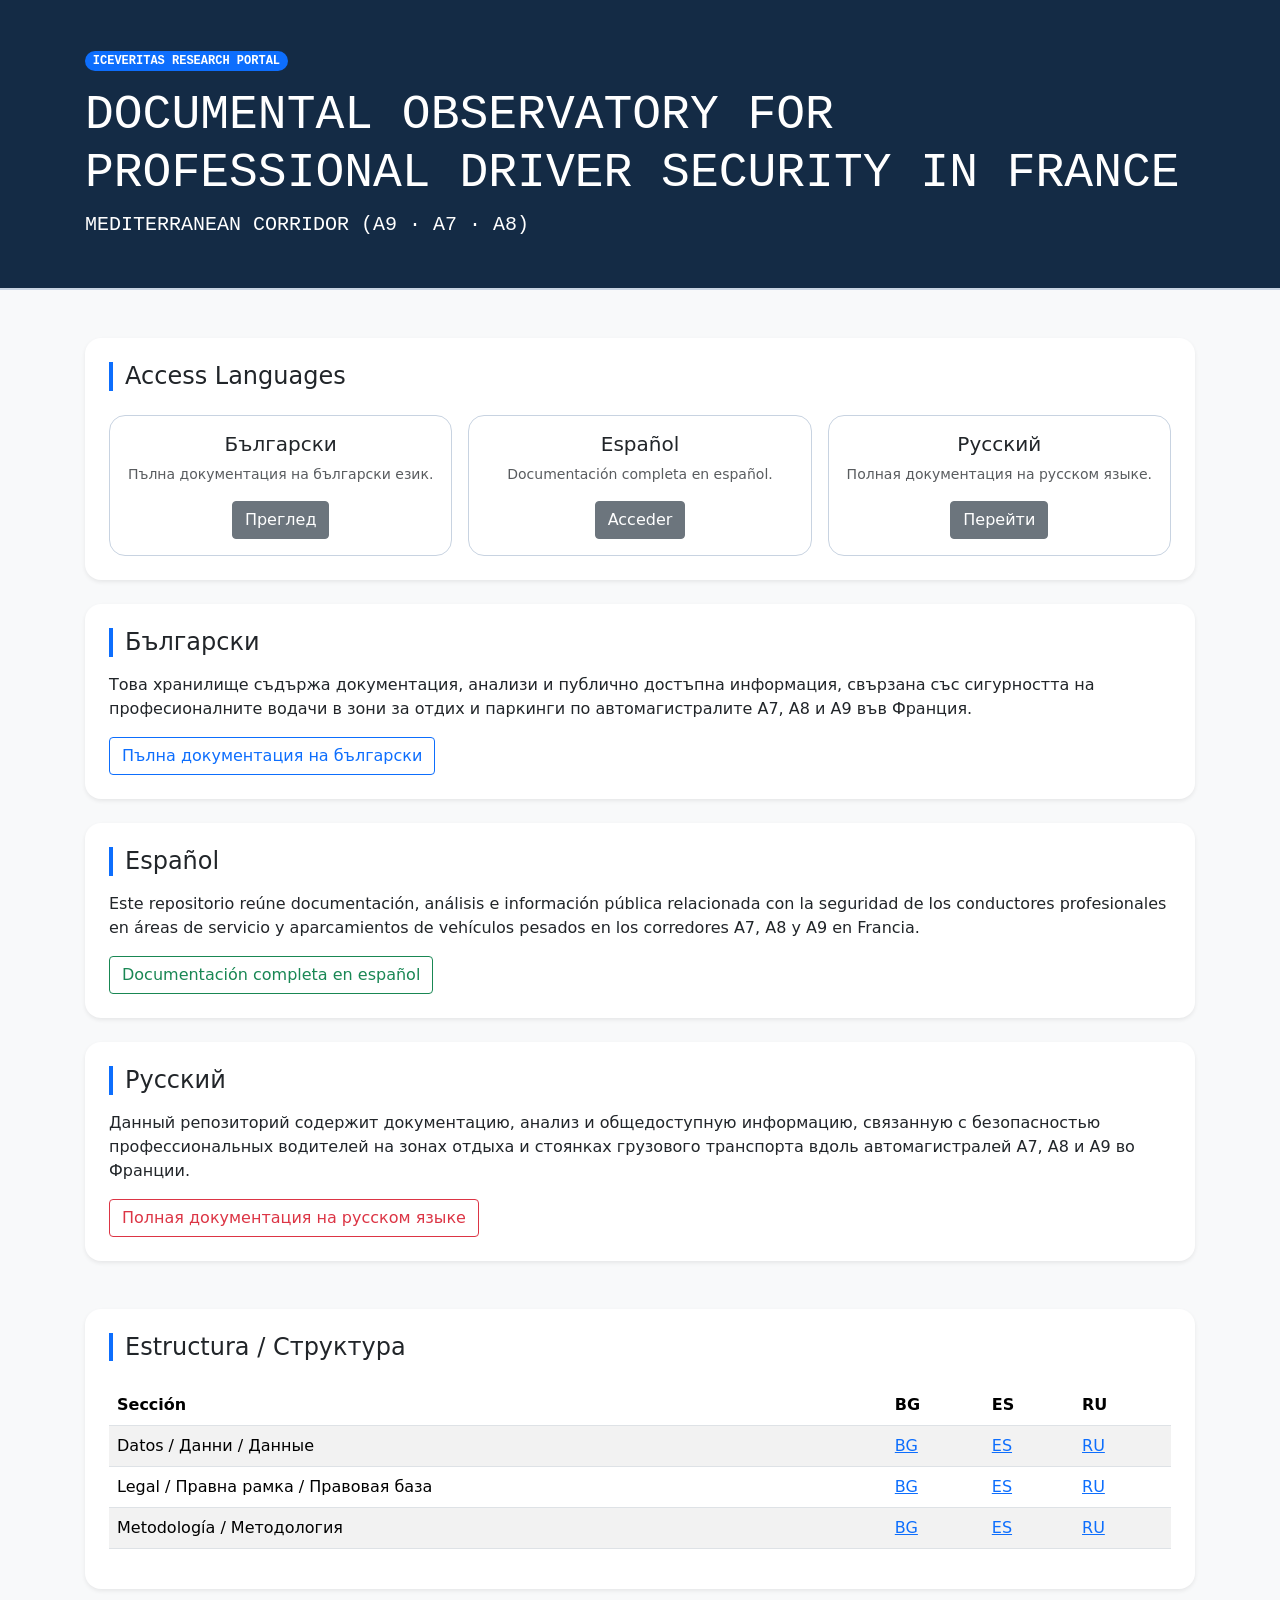
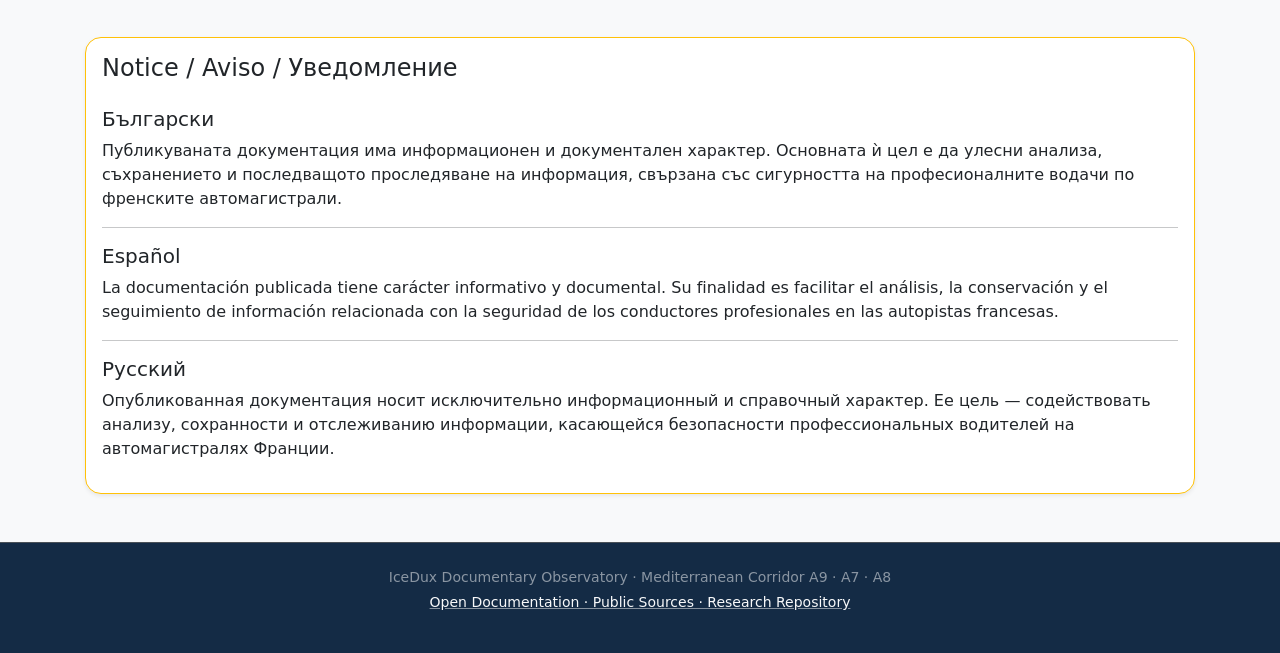
==== index.html @ 0af31466 "Update index.html" ====
<!DOCTYPE html>
<html lang="es">
    <head>
        <meta charset="utf-8">
        <meta name="viewport" content="width=device-width, initial-scale=1">
        <title>
            Observatorio de Seguridad de Conductores Profesionales | Corredor Mediterráneo A9 · A7 · A8
</title>
        <link href="bootstrap/css/bootstrap.css" rel="stylesheet">
        <style>body { background: #f8f9fa; font-family: system-ui,-apple-system,"Segoe UI",Roboto,sans-serif; } .hero-header { background: #142b45; color: #fff; } .language-card { transition: .2s; } .language-card:hover { transform: translateY(-3px); } .section-title { border-left: 4px solid #0d6efd; padding-left: .75rem; } footer { border-top: 1px solid #495057; }</style>
    </head>
    <body>
        <header class="hero-header py-5 mb-5 border-bottom border-primary border-4">
            <div class="container font-monospace text-uppercase">
                <span class="badge bg-primary font-monospace mb-3 text-uppercase">IceVeritas Research Portal</span>
                <h1 class="display-5 font-monospace text-uppercase">
            Documental Observatory for Professional Driver Security in France </h1>
                <p class="lead mb-0">
            Mediterranean Corridor (A9 · A7 · A8) </p>
            </div>
        </header>
        <main class="container mb-5">
            <!-- INTRODUCCIÓN -->
            <div class="card shadow-sm border-0 mb-4">
                <div class="card-body p-4">
                    <h2 class="h4 section-title mb-4">
                Access Languages </h2>
                    <div class="row g-3">
                        <div class="col-md-4">
                            <div class="card language-card h-100 border-primary">
                                <div class="card-body text-center">
                                    <h3 class="h5">
                                Български </h3>
                                    <p class="small text-muted">
                                Пълна документация на български език. </p>
                                    <a href="/BG/" class="btn btn-secondary"> 
                                Преглед </a>
                                </div>
                            </div>
                        </div>
                        <div class="col-md-4">
                            <div class="card language-card h-100 border-primary">
                                <div class="card-body text-center">
                                    <h3 class="h5">
                                Español </h3>
                                    <p class="small text-muted">
                                Documentación completa en español. </p>
                                    <a href="/ES/" class="btn btn-secondary"> 
                                Acceder </a>
                                </div>
                            </div>
                        </div>
                        <div class="col-md-4">
                            <div class="card language-card h-100 border-primary">
                                <div class="card-body text-center">
                                    <h3 class="h5">
                                Русский </h3>
                                    <p class="small text-muted">
                                Полная документация на русском языке. </p>
                                    <a href="/RU/" class="btn btn-secondary"> 
                                Перейти </a>
                                </div>
                            </div>
                        </div>
                    </div>
                </div>
            </div>
            <!-- BG -->
            <div class="card shadow-sm border-0 mb-4">
                <div class="card-body p-4">
                    <h2 class="h4 section-title mb-3">
                Български </h2>
                    <p>
                Това хранилище съдържа документация, анализи и публично достъпна
                информация, свързана със сигурността на професионалните водачи
                в зони за отдих и паркинги по автомагистралите A7, A8 и A9
                във Франция. </p>
                    <a href="/BG/" class="btn btn-outline-primary"> 
                Пълна документация на български </a>
                </div>
            </div>
            <!-- ES -->
            <div class="card shadow-sm border-0 mb-4">
                <div class="card-body p-4">
                    <h2 class="h4 section-title mb-3">
                Español </h2>
                    <p>
                Este repositorio reúne documentación, análisis e información
                pública relacionada con la seguridad de los conductores
                profesionales en áreas de servicio y aparcamientos de vehículos
                pesados en los corredores A7, A8 y A9 en Francia. </p>
                    <a href="/ES/" class="btn btn-outline-success"> 
                Documentación completa en español </a>
                </div>
            </div>
            <!-- RU -->
            <div class="card shadow-sm border-0 mb-5">
                <div class="card-body p-4">
                    <h2 class="h4 section-title mb-3">
                Русский </h2>
                    <p>
                Данный репозиторий содержит документацию, анализ и
                общедоступную информацию, связанную с безопасностью
                профессиональных водителей на зонах отдыха и стоянках
                грузового транспорта вдоль автомагистралей A7, A8 и A9
                во Франции. </p>
                    <a href="/RU/" class="btn btn-outline-danger"> 
                Полная документация на русском языке </a>
                </div>
            </div>
            <!-- ESTRUCTURA -->
            <div class="card shadow-sm border-0 mb-5">
                <div class="card-body p-4">
                    <h2 class="h4 section-title mb-4">
                Estructura / Структура </h2>
                    <div class="table-responsive">
                        <table class="table table-striped align-middle">
                            <thead>
                                <tr>
                                    <th>Sección</th>
                                    <th>BG</th>
                                    <th>ES</th>
                                    <th>RU</th>
                                </tr>
                            </thead>
                            <tbody>
                                <tr>
                                    <td>Datos / Данни / Данные</td>
                                    <td><a href="/BG/Danni/">BG</a></td>
                                    <td><a href="/ES/Datos/">ES</a></td>
                                    <td><a href="/RU/Dannye/">RU</a></td>
                                </tr>
                                <tr>
                                    <td>Legal / Правна рамка / Правовая база</td>
                                    <td><a href="/BG/Pravo/">BG</a></td>
                                    <td><a href="/ES/Legal/">ES</a></td>
                                    <td><a href="/RU/Pravo/">RU</a></td>
                                </tr>
                                <tr>
                                    <td>Metodología / Методология</td>
                                    <td><a href="/BG/Metodologia/">BG</a></td>
                                    <td><a href="/ES/Metodologia/">ES</a></td>
                                    <td><a href="/RU/Metodologia/">RU</a></td>
                                </tr>
                            </tbody>
                        </table>
                    </div>
                </div>
            </div>
            <!-- AVISOS -->
            <div class="card shadow-sm border-warning mb-4">
                <div class="card-body">
                    <h2 class="h4 mb-4">
                Notice / Aviso / Уведомление </h2>
                    <h5>Български</h5>
                    <p>
                Публикуваната документация има информационен и документален
                характер. Основната ѝ цел е да улесни анализа, съхранението
                и последващото проследяване на информация, свързана със
                сигурността на професионалните водачи по френските
                автомагистрали. </p>
                    <hr>
                    <h5>Español</h5>
                    <p>
                La documentación publicada tiene carácter informativo y
                documental. Su finalidad es facilitar el análisis,
                la conservación y el seguimiento de información relacionada con
                la seguridad de los conductores profesionales en las
                autopistas francesas. </p>
                    <hr>
                    <h5>Русский</h5>
                    <p>
                Опубликованная документация носит исключительно
                информационный и справочный характер. Ее цель —
                содействовать анализу, сохранности и отслеживанию информации,
                касающейся безопасности профессиональных водителей на
                автомагистралях Франции. </p>
                </div>
            </div>
        </main>
        <footer class="bg-dark text-white-50 py-4">
            <div class="container text-center small">
                <p class="mb-1">
            IceDux Documentary Observatory · Mediterranean Corridor A9 · A7 · A8 </p>
                <p> <a href="https://github.com/IceVeritas/IceVeritas-Data-TIR-FR/" target="_blank" rel="noopener noreferrer" aria-label="IceVeritas Data Repository" class="link-light link-opacity-50-hover link-underline-opacity-50">
   Open Documentation · Public Sources · Research Repository</a></p>
            </div>
        </footer>
    </body>
</html>
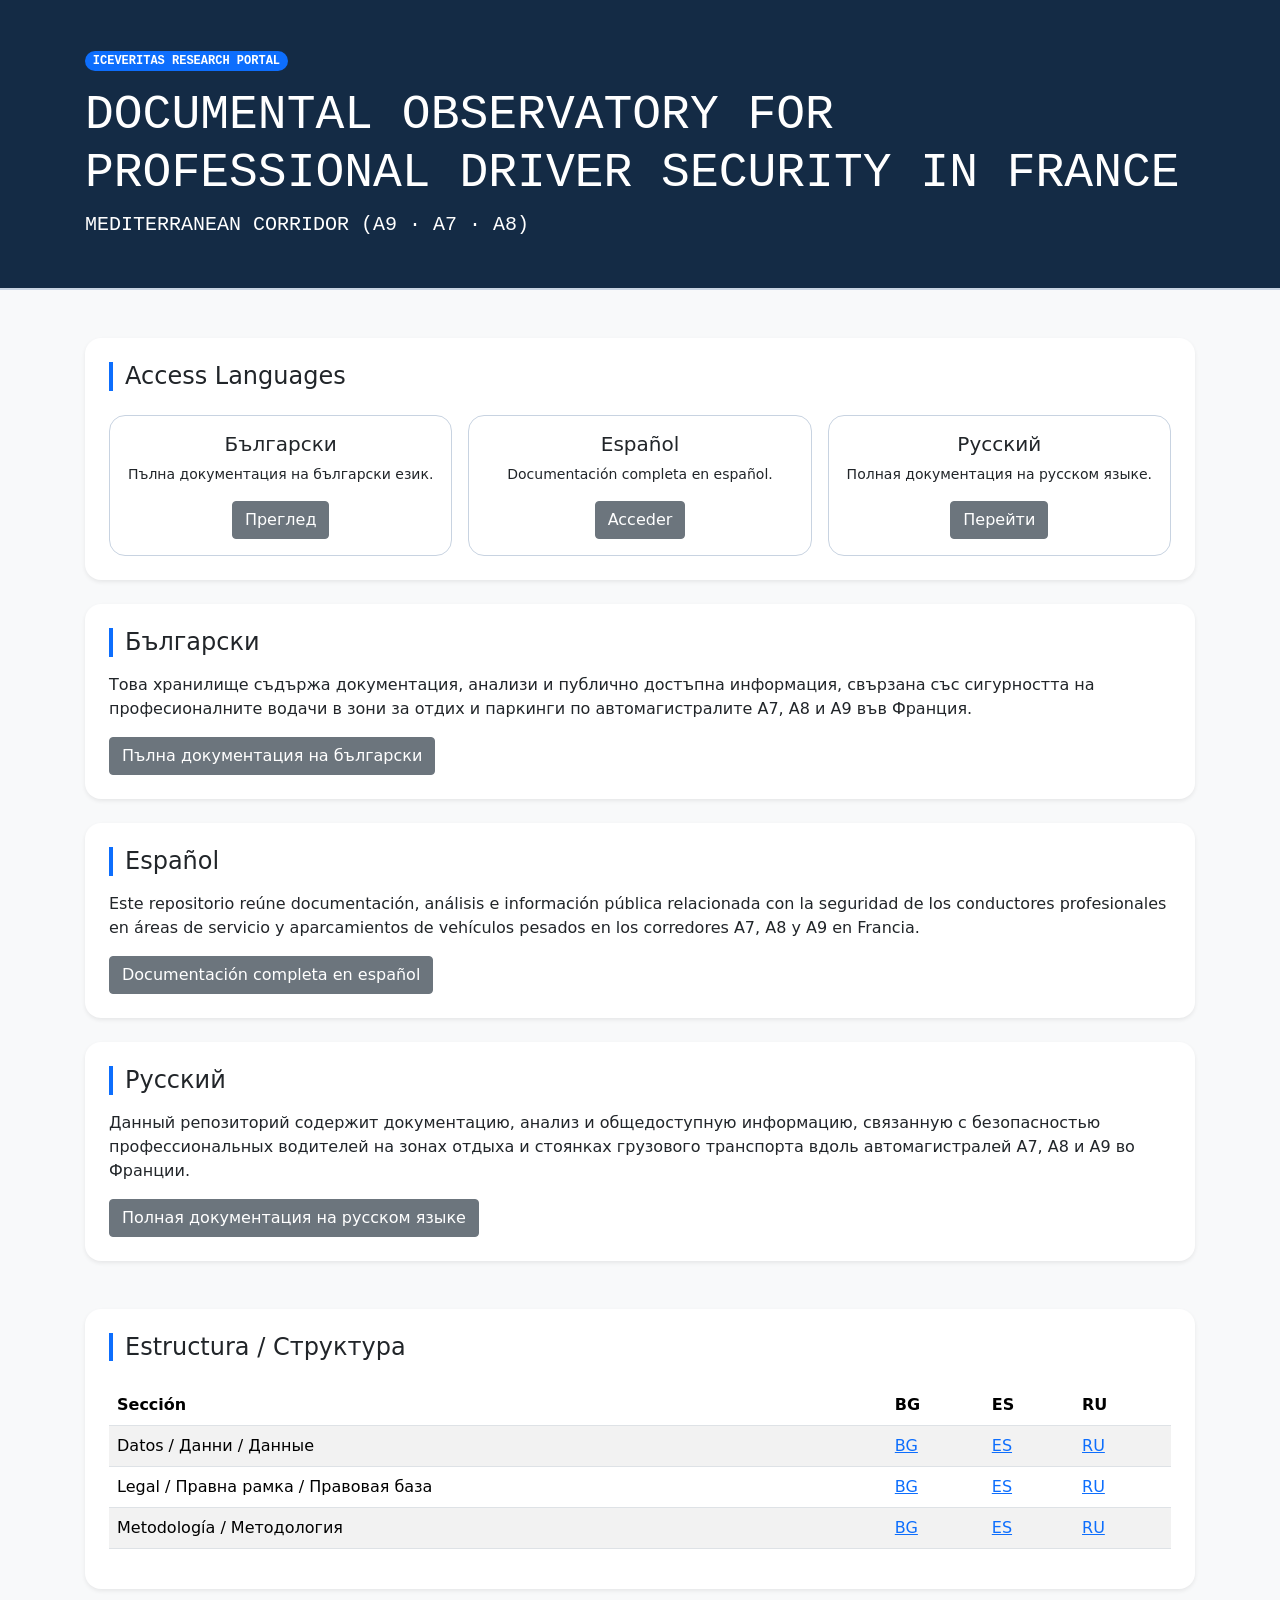
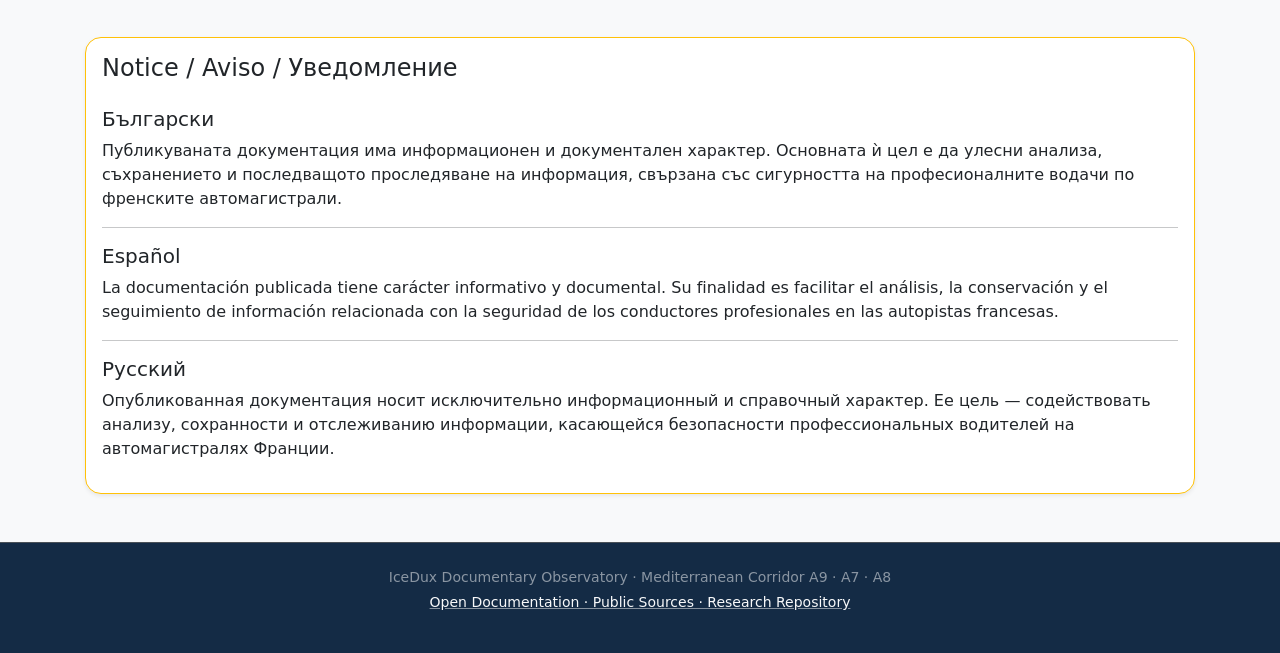
==== commit 93f42ab4: "Update index.html" ====
--- a/index.html
+++ b/index.html
@@ -31,7 +31,7 @@
                                 <div class="card-body text-center">
                                     <h3 class="h5">
                                 Български </h3>
-                                    <p class="small text-muted">
+                                    <p class="small text-dark">
                                 Пълна документация на български език. </p>
                                     <a href="/BG/" class="btn btn-secondary"> 
                                 Преглед </a>
@@ -43,7 +43,7 @@
                                 <div class="card-body text-center">
                                     <h3 class="h5">
                                 Español </h3>
-                                    <p class="small text-muted">
+                                    <p class="small text-dark">
                                 Documentación completa en español. </p>
                                     <a href="/ES/" class="btn btn-secondary"> 
                                 Acceder </a>
@@ -55,7 +55,7 @@
                                 <div class="card-body text-center">
                                     <h3 class="h5">
                                 Русский </h3>
-                                    <p class="small text-muted">
+                                    <p class="small text-dark">
                                 Полная документация на русском языке. </p>
                                     <a href="/RU/" class="btn btn-secondary"> 
                                 Перейти </a>
@@ -75,7 +75,7 @@
                 информация, свързана със сигурността на професионалните водачи
                 в зони за отдих и паркинги по автомагистралите A7, A8 и A9
                 във Франция. </p>
-                    <a href="/BG/" class="btn btn-outline-primary"> 
+                    <a href="/BG/" class="btn btn-secondary text-white"> 
                 Пълна документация на български </a>
                 </div>
             </div>
@@ -89,7 +89,7 @@
                 pública relacionada con la seguridad de los conductores
                 profesionales en áreas de servicio y aparcamientos de vehículos
                 pesados en los corredores A7, A8 y A9 en Francia. </p>
-                    <a href="/ES/" class="btn btn-outline-success"> 
+                    <a href="/ES/" class="btn btn-secondary text-white"> 
                 Documentación completa en español </a>
                 </div>
             </div>
@@ -104,7 +104,7 @@
                 профессиональных водителей на зонах отдыха и стоянках
                 грузового транспорта вдоль автомагистралей A7, A8 и A9
                 во Франции. </p>
-                    <a href="/RU/" class="btn btn-outline-danger"> 
+                    <a href="/RU/" class="btn btn-secondary text-white"> 
                 Полная документация на русском языке </a>
                 </div>
             </div>
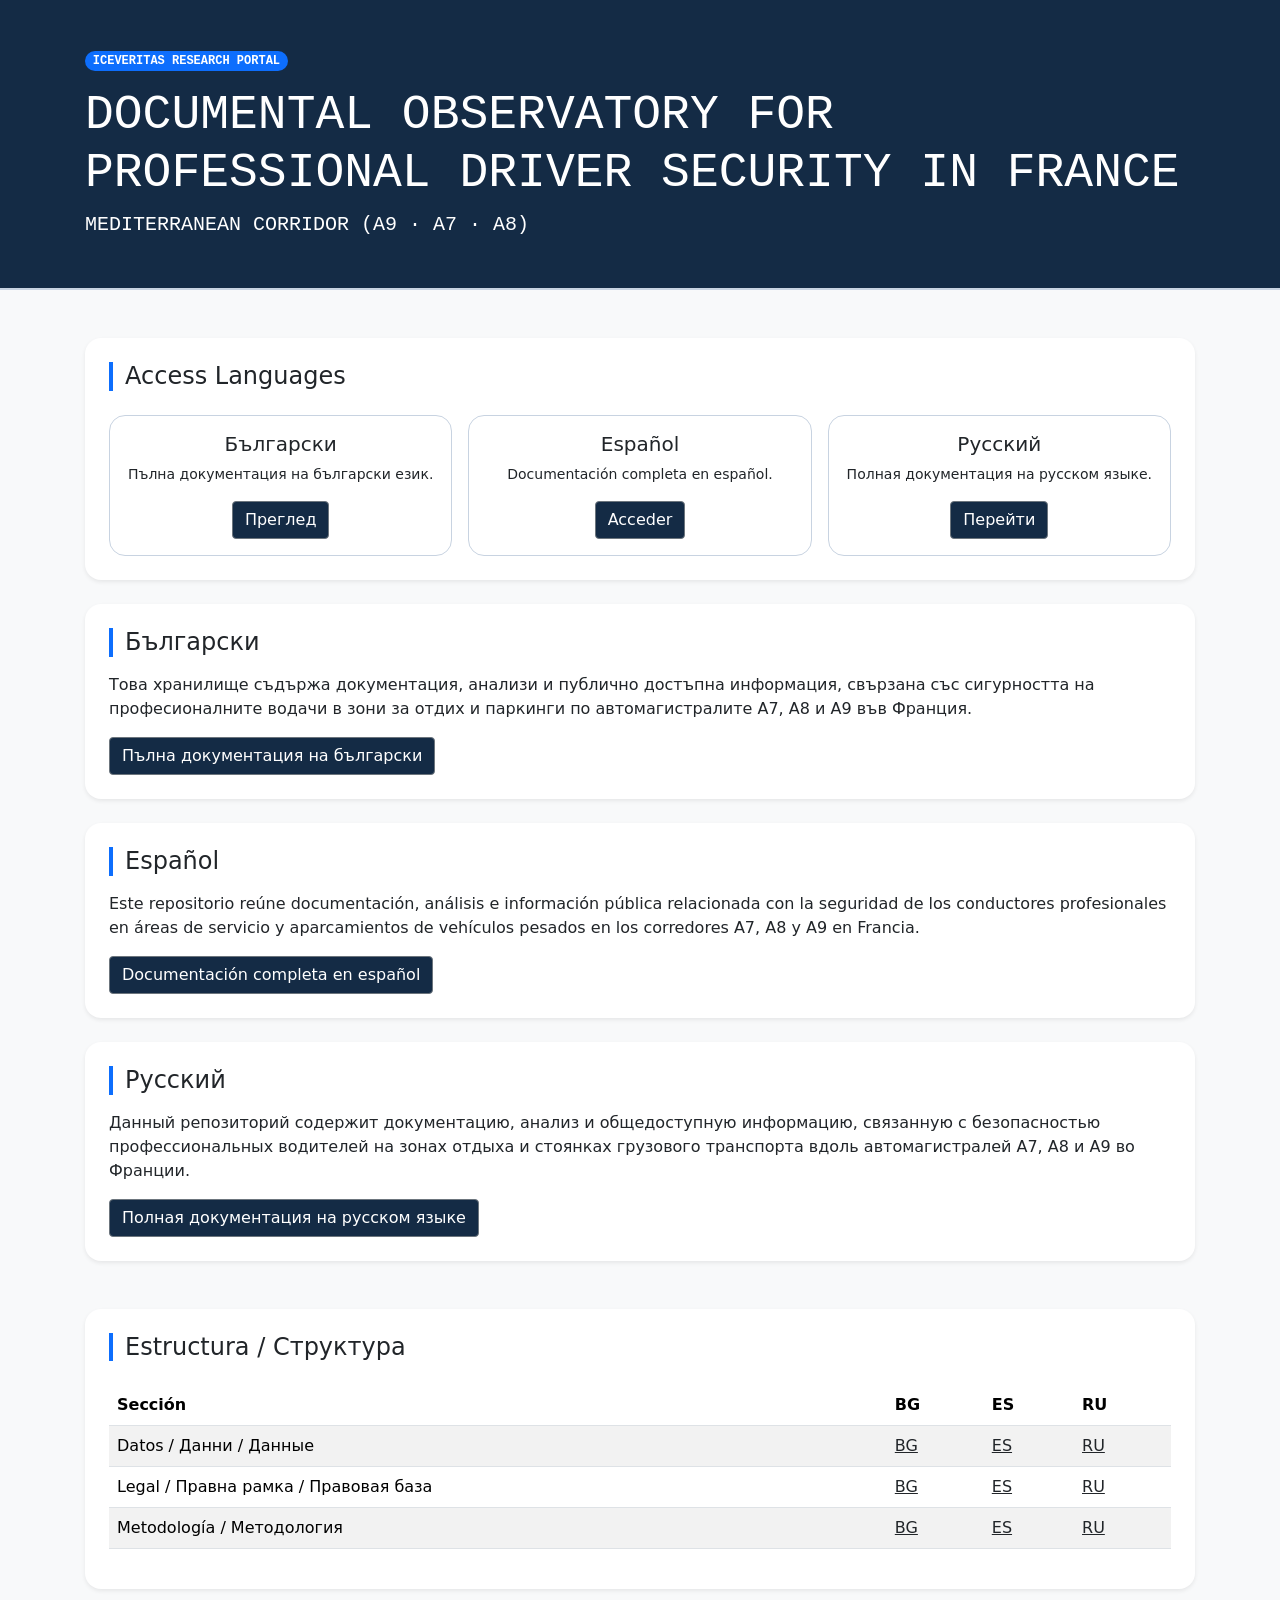
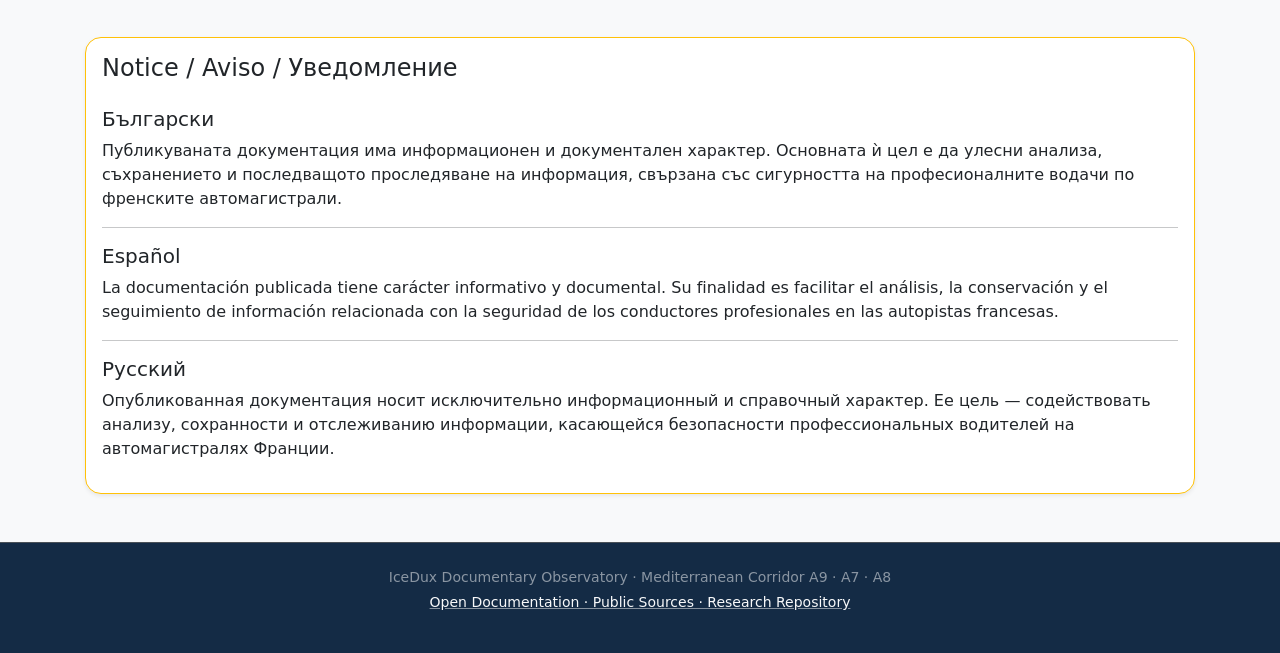
==== commit f97d99df: "Update index.html" ====
--- a/index.html
+++ b/index.html
@@ -126,21 +126,21 @@
                             <tbody>
                                 <tr>
                                     <td>Datos / Данни / Данные</td>
-                                    <td><a href="/BG/Danni/">BG</a></td>
-                                    <td><a href="/ES/Datos/">ES</a></td>
-                                    <td><a href="/RU/Dannye/">RU</a></td>
+                                    <td><a href="/BG/Danni/" class="link-dark">BG</a></td>
+                                    <td><a href="/ES/Datos/" class="link-dark">ES</a></td>
+                                    <td><a href="/RU/Dannye/" class="link-dark">RU</a></td>
                                 </tr>
                                 <tr>
                                     <td>Legal / Правна рамка / Правовая база</td>
-                                    <td><a href="/BG/Pravo/">BG</a></td>
-                                    <td><a href="/ES/Legal/">ES</a></td>
-                                    <td><a href="/RU/Pravo/">RU</a></td>
+                                    <td><a href="/BG/Pravo/" class="link-dark">BG</a></td>
+                                    <td><a href="/ES/Legal/" class="link-dark">ES</a></td>
+                                    <td><a href="/RU/Pravo/" class="link-dark">RU</a></td>
                                 </tr>
                                 <tr>
                                     <td>Metodología / Методология</td>
-                                    <td><a href="/BG/Metodologia/">BG</a></td>
-                                    <td><a href="/ES/Metodologia/">ES</a></td>
-                                    <td><a href="/RU/Metodologia/">RU</a></td>
+                                    <td><a href="/BG/Metodologia/" class="link-dark">BG</a></td>
+                                    <td><a href="/ES/Metodologia/" class="link-dark">ES</a></td>
+                                    <td><a href="/RU/Metodologia/" class="link-dark">RU</a></td>
                                 </tr>
                             </tbody>
                         </table>
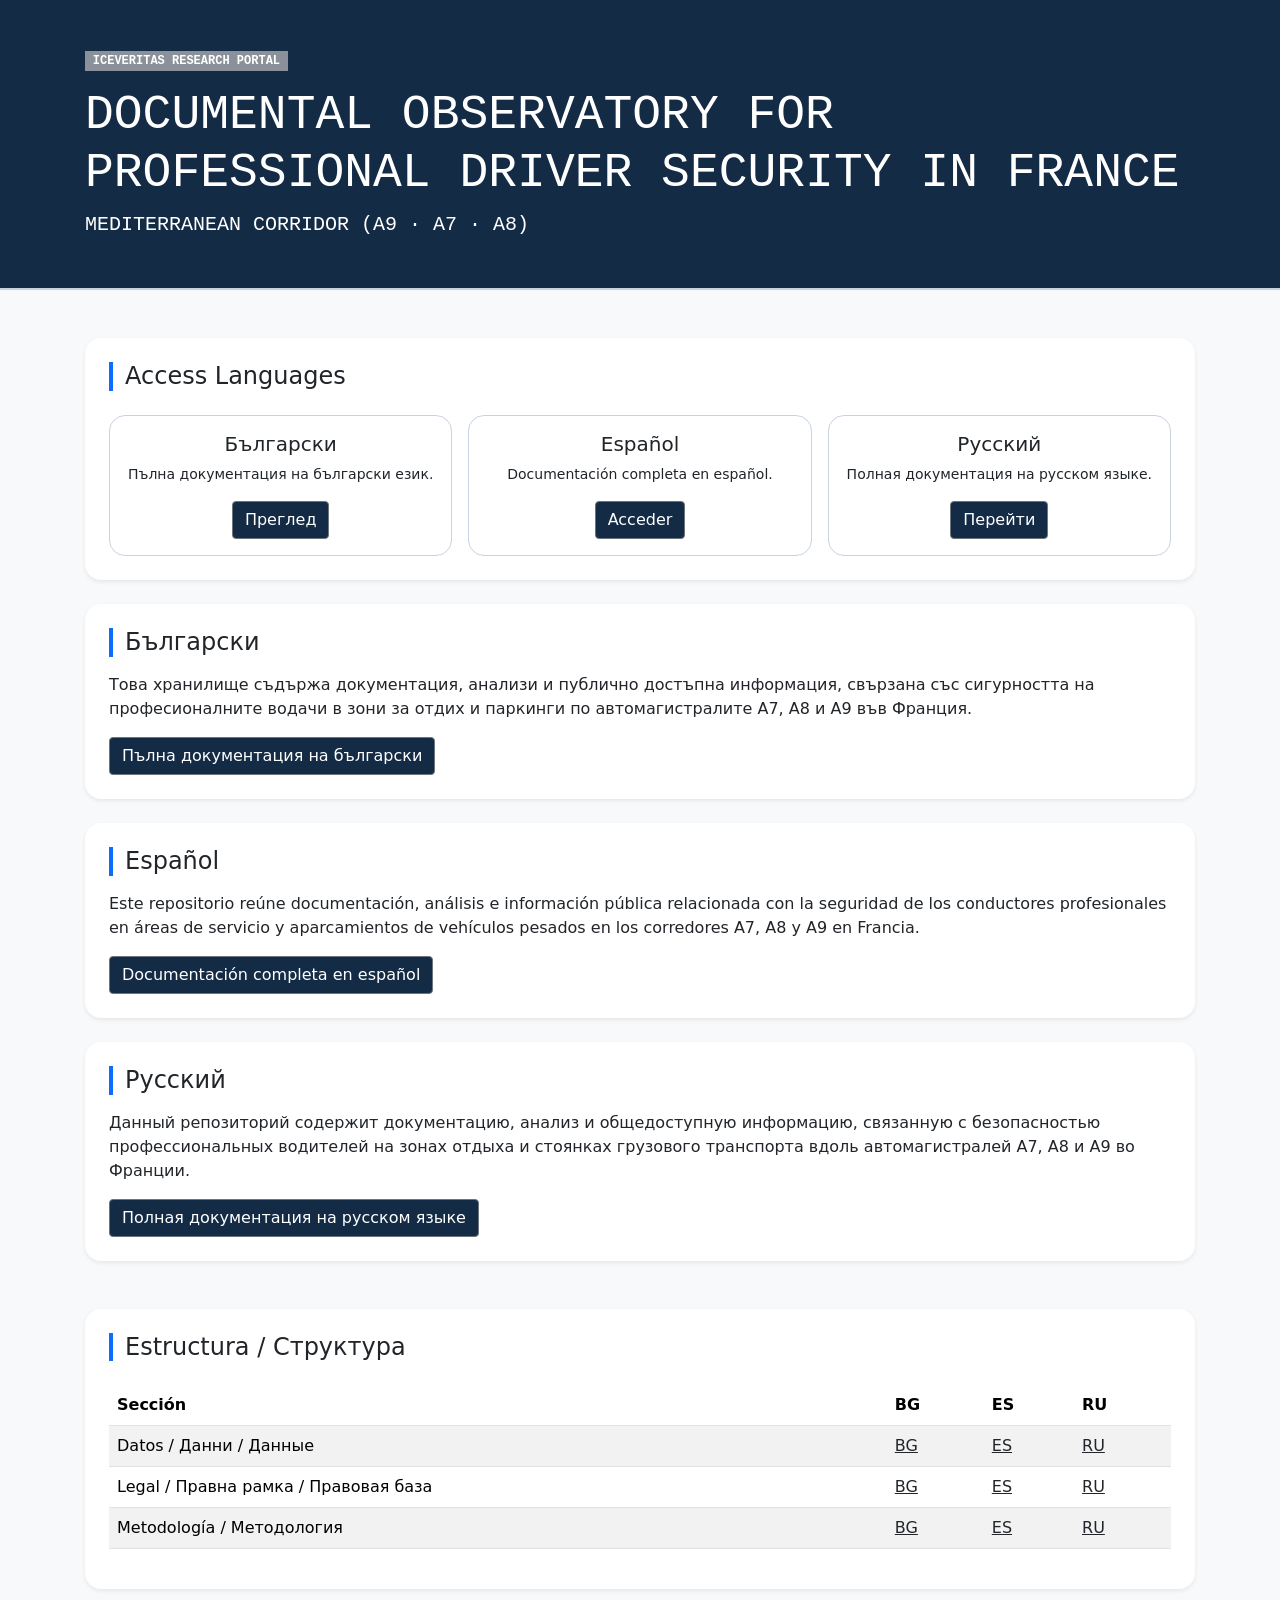
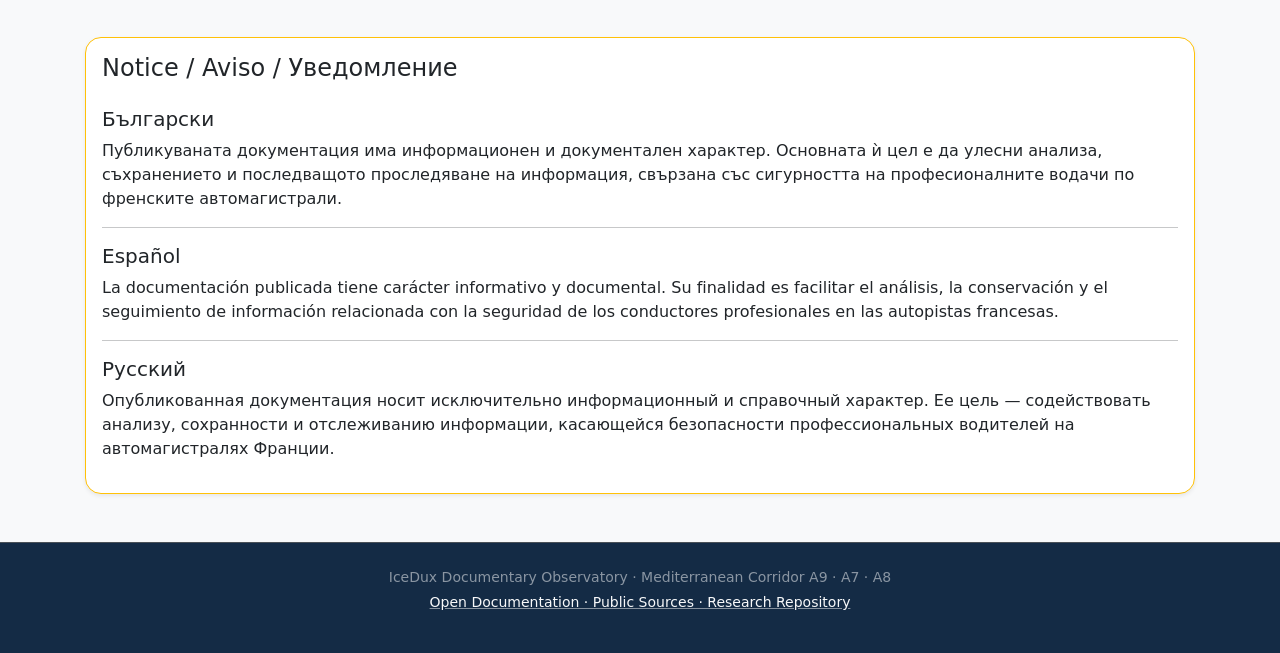
==== commit 68e63933: "Diseño modificacion" ====
--- a/index.html
+++ b/index.html
@@ -12,7 +12,7 @@
     <body>
         <header class="hero-header py-5 mb-5 border-bottom border-primary border-4">
             <div class="container font-monospace text-uppercase">
-                <span class="badge bg-primary font-monospace mb-3 text-uppercase">IceVeritas Research Portal</span>
+                <span class="badge bg-primary font-monospace mb-3 rounded-0 text-uppercase">IceVeritas Research Portal</span>
                 <h1 class="display-5 font-monospace text-uppercase">
             Documental Observatory for Professional Driver Security in France </h1>
                 <p class="lead mb-0">
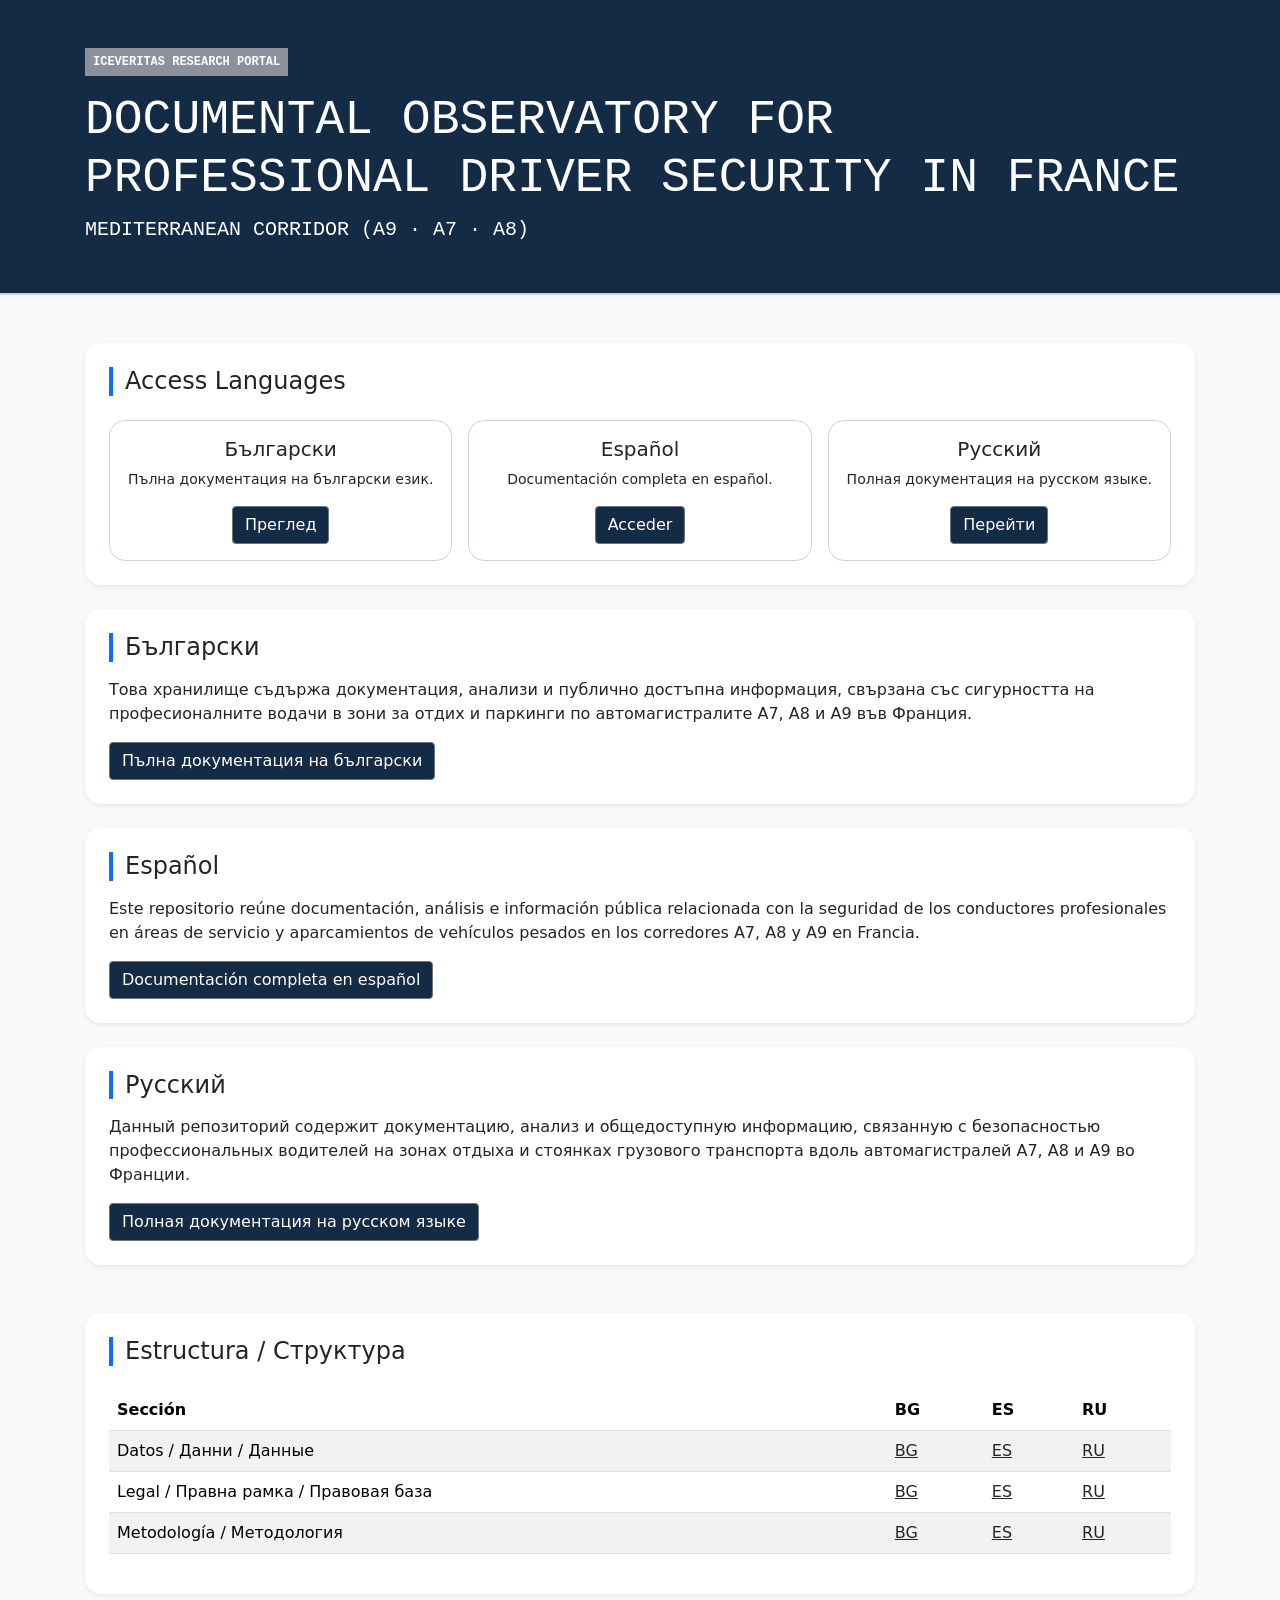
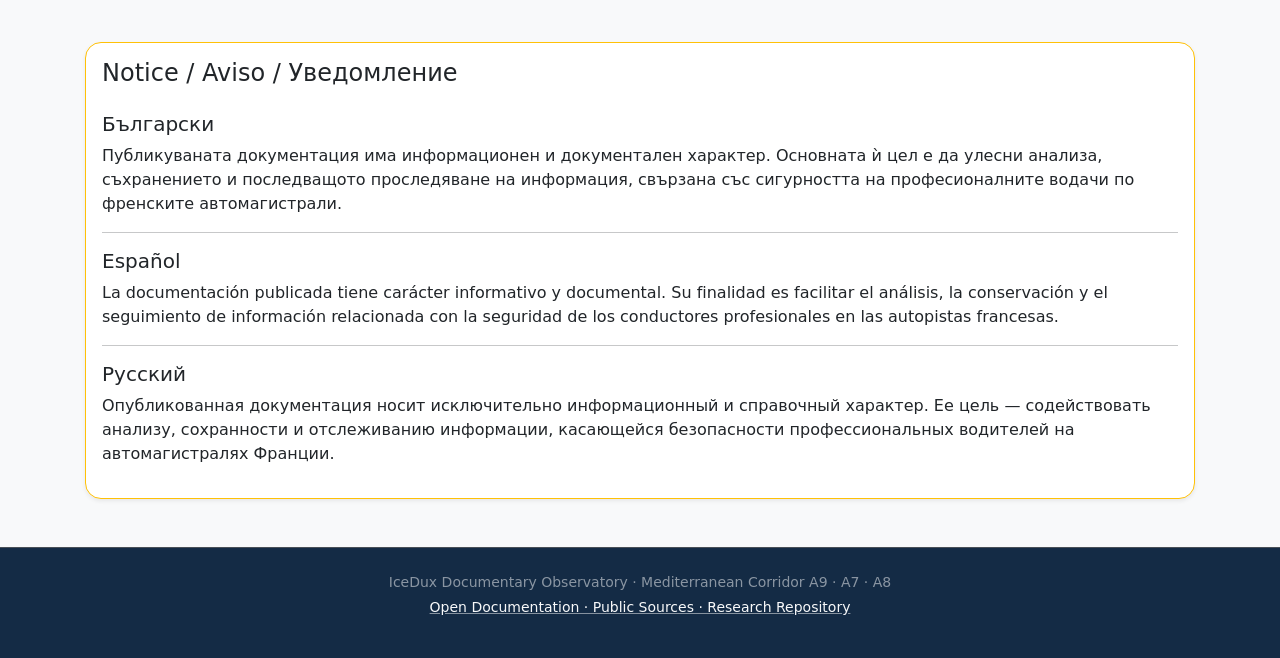
==== commit 528a6012: "Update index.html" ====
--- a/index.html
+++ b/index.html
@@ -12,7 +12,7 @@
     <body>
         <header class="hero-header py-5 mb-5 border-bottom border-primary border-4">
             <div class="container font-monospace text-uppercase">
-                <span class="badge bg-primary font-monospace mb-3 rounded-0 text-uppercase">IceVeritas Research Portal</span>
+                <span class="badge bg-primary mb-3 px-2 py-2 rounded-0 text-uppercase">IceVeritas Research Portal</span>
                 <h1 class="display-5 font-monospace text-uppercase">
             Documental Observatory for Professional Driver Security in France </h1>
                 <p class="lead mb-0">
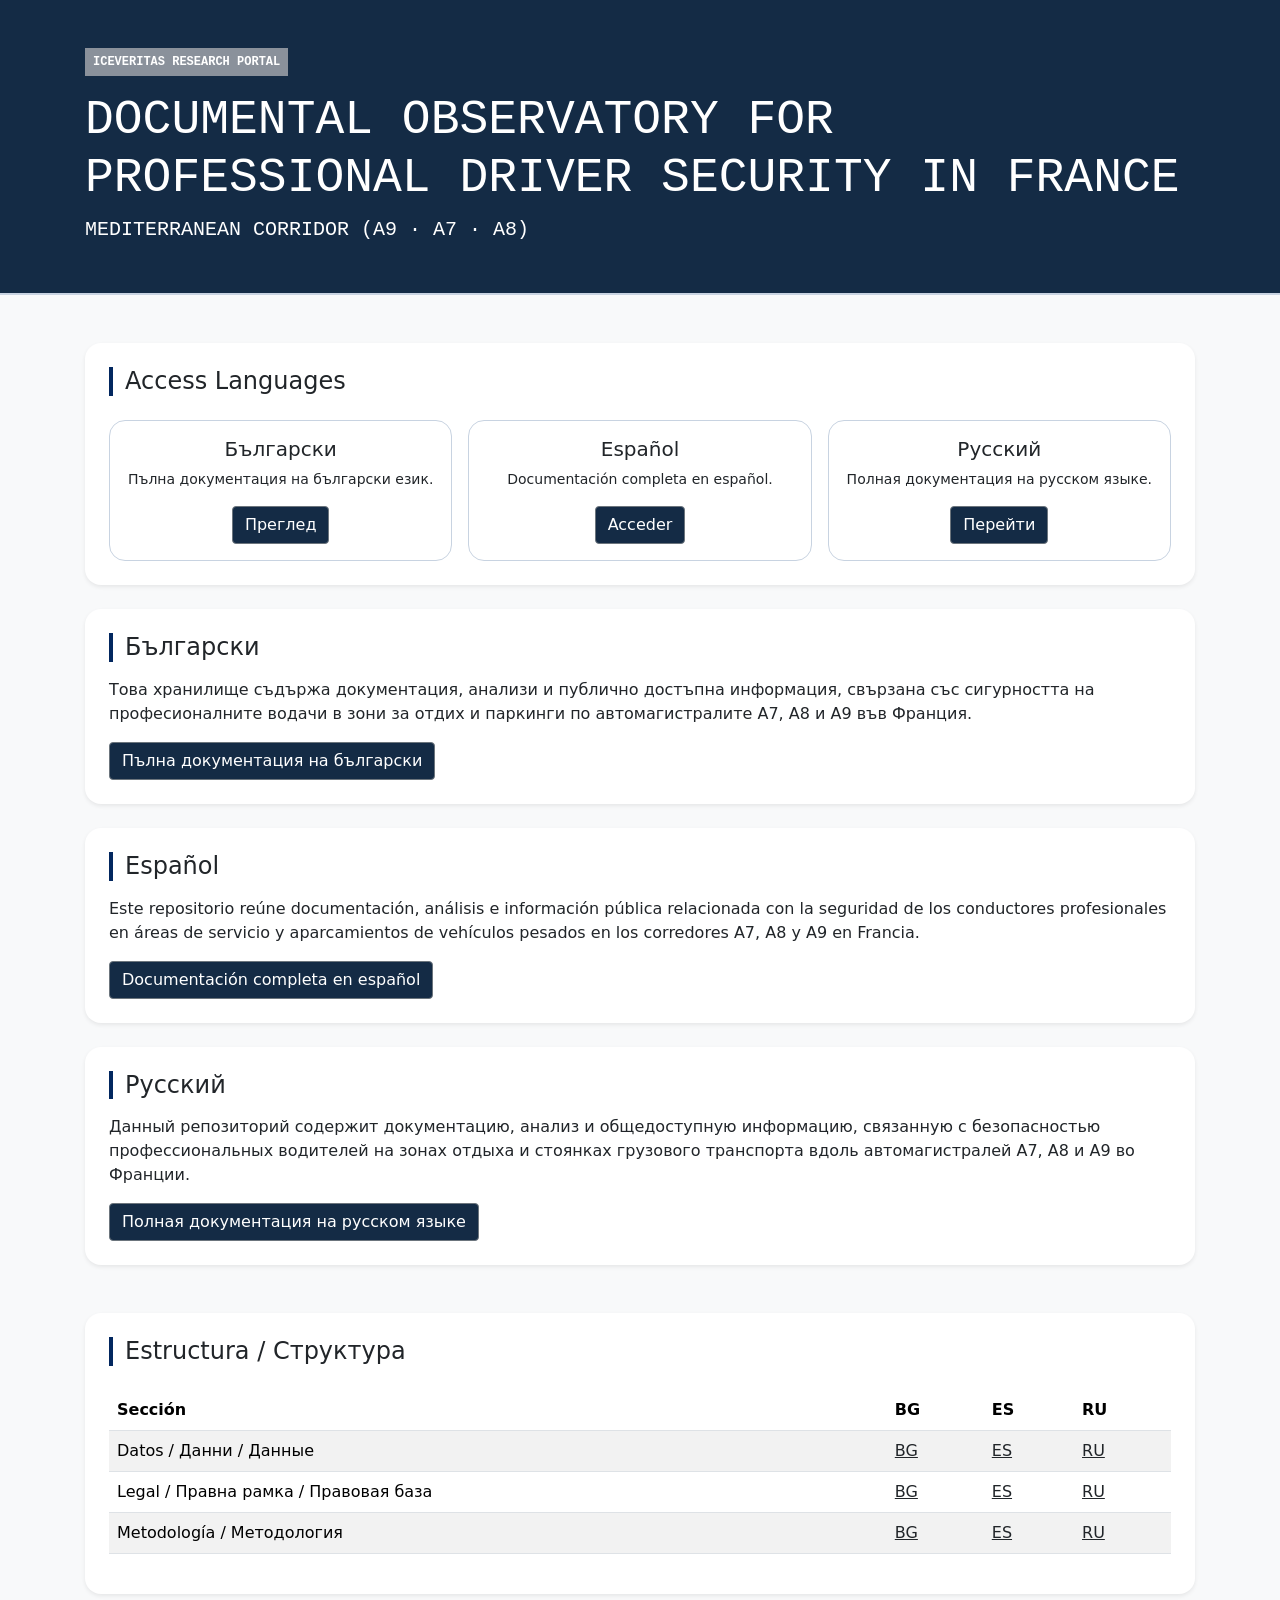
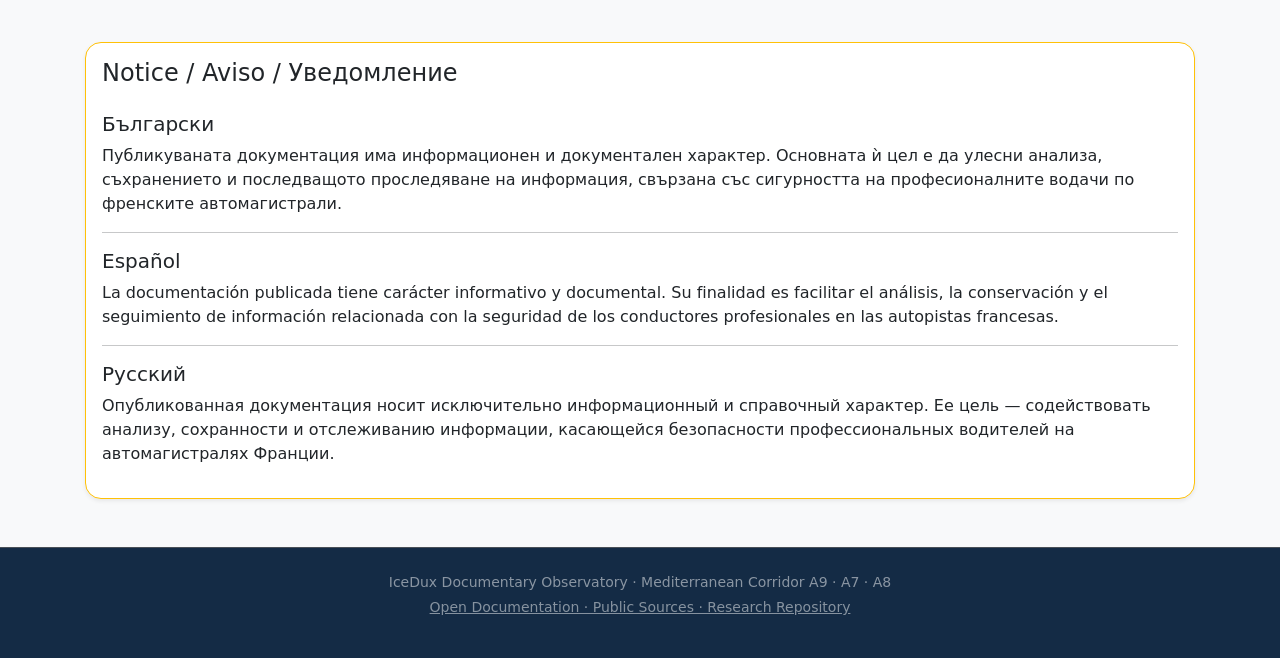
==== commit 97903731: "Update index.html" ====
--- a/index.html
+++ b/index.html
@@ -7,7 +7,7 @@
             Observatorio de Seguridad de Conductores Profesionales | Corredor Mediterráneo A9 · A7 · A8
 </title>
         <link href="bootstrap/css/bootstrap.css" rel="stylesheet">
-        <style>body { background: #f8f9fa; font-family: system-ui,-apple-system,"Segoe UI",Roboto,sans-serif; } .hero-header { background: #142b45; color: #fff; } .language-card { transition: .2s; } .language-card:hover { transform: translateY(-3px); } .section-title { border-left: 4px solid #0d6efd; padding-left: .75rem; } footer { border-top: 1px solid #495057; }</style>
+        <style>body { background: #f8f9fa; font-family: system-ui,-apple-system,"Segoe UI",Roboto,sans-serif; } .hero-header { background: #142b45; color: #fff; } .language-card { transition: .2s; } .language-card:hover { transform: translateY(-3px); } .section-title { border-left: 4px solid #02275f; padding-left: .75rem; } footer { border-top: 1px solid #495057; }</style>
     </head>
     <body>
         <header class="hero-header py-5 mb-5 border-bottom border-primary border-4">
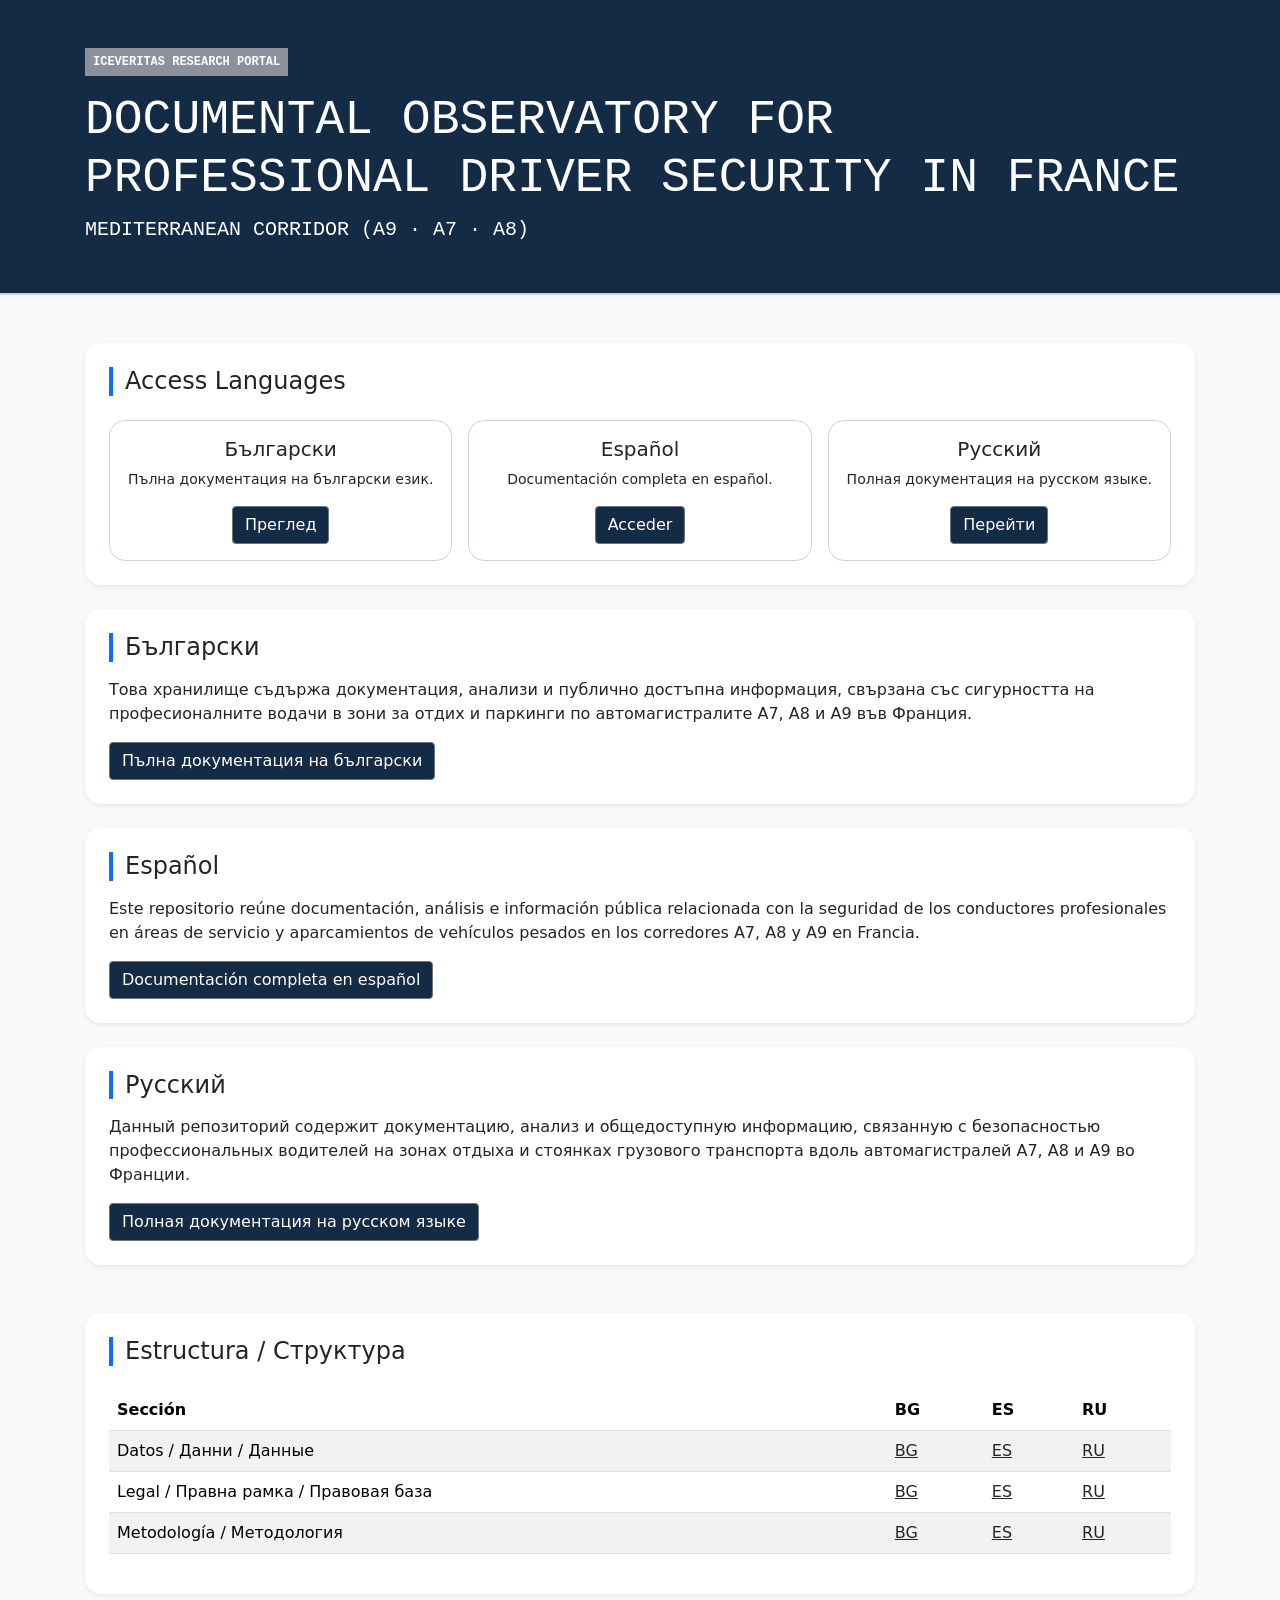
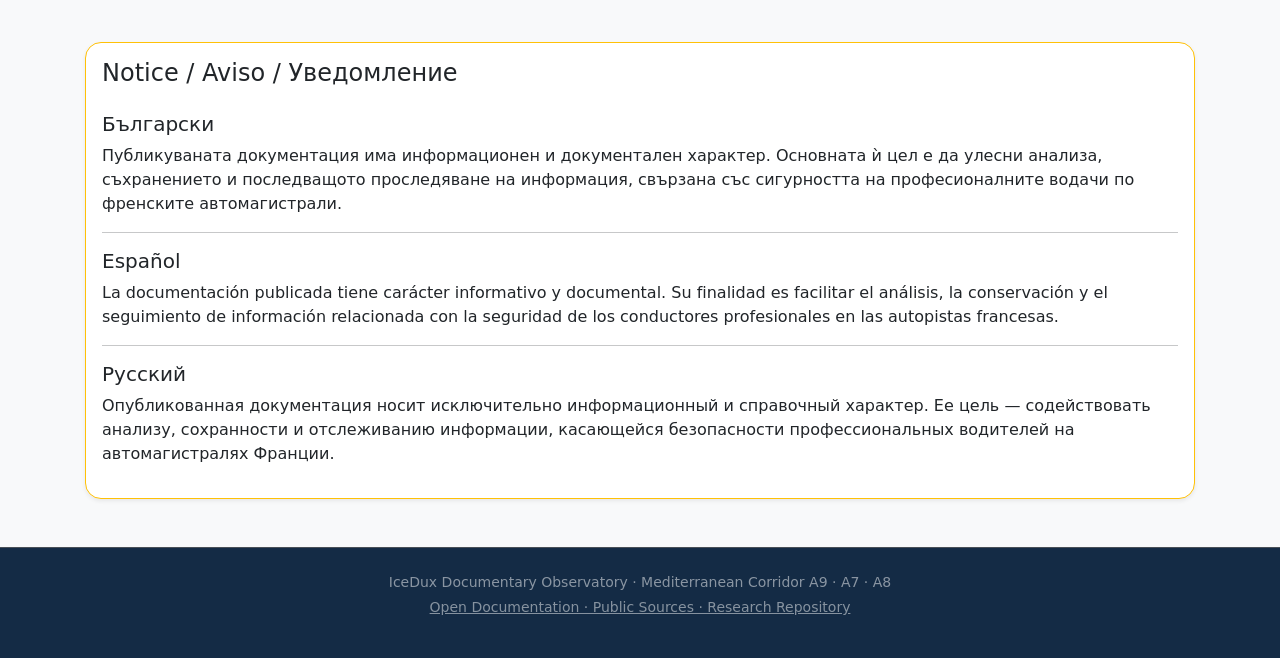
==== commit 91a1c891: "Index_ mejoras" ====
--- a/index.html
+++ b/index.html
@@ -7,7 +7,7 @@
             Observatorio de Seguridad de Conductores Profesionales | Corredor Mediterráneo A9 · A7 · A8
 </title>
         <link href="bootstrap/css/bootstrap.css" rel="stylesheet">
-        <style>body { background: #f8f9fa; font-family: system-ui,-apple-system,"Segoe UI",Roboto,sans-serif; } .hero-header { background: #142b45; color: #fff; } .language-card { transition: .2s; } .language-card:hover { transform: translateY(-3px); } .section-title { border-left: 4px solid #02275f; padding-left: .75rem; } footer { border-top: 1px solid #495057; }</style>
+        <style>body { background: #f8f9fa; font-family: system-ui,-apple-system,"Segoe UI",Roboto,sans-serif; } .hero-header { background: #142b45; color: #fff; } .language-card { transition: .2s; } .language-card:hover { transform: translateY(-3px); } .section-title { border-left: 4px solid #0d6efd; padding-left: .75rem; } footer { border-top: 1px solid #495057; }</style>
     </head>
     <body>
         <header class="hero-header py-5 mb-5 border-bottom border-primary border-4">
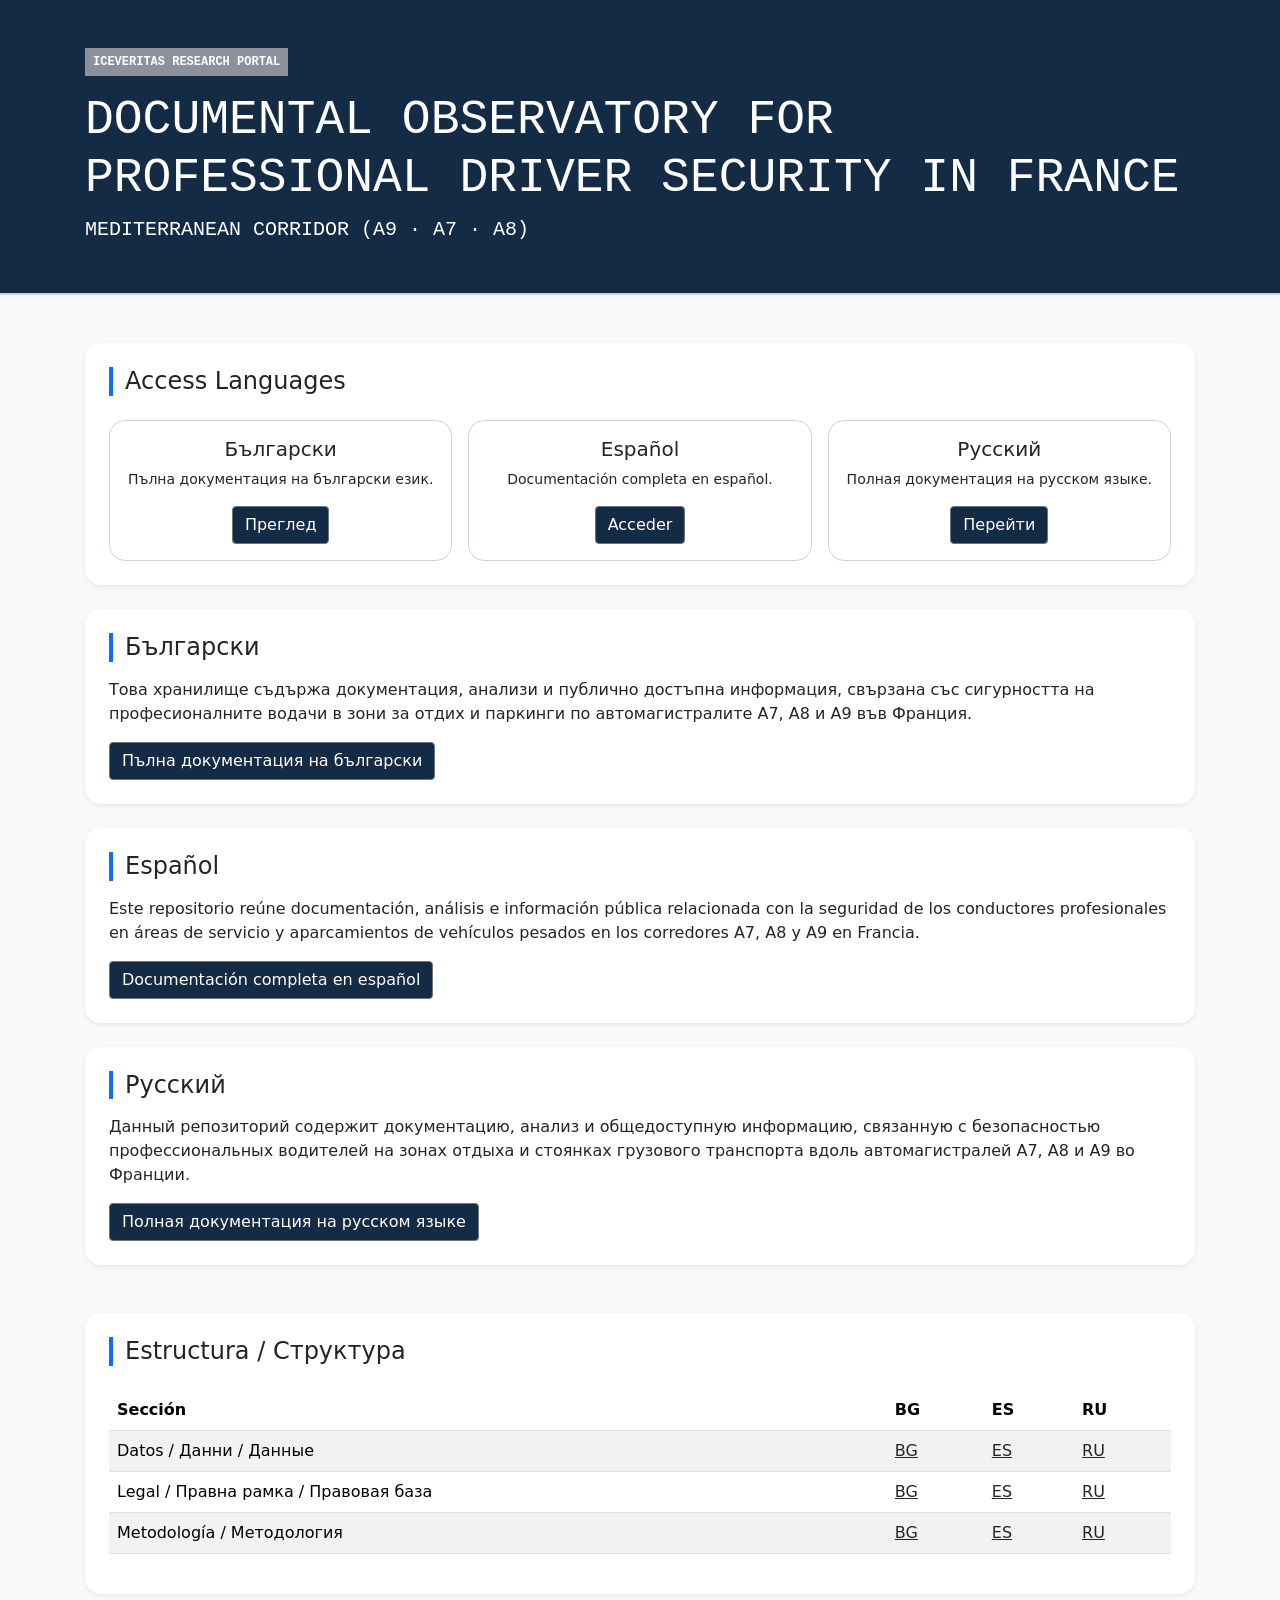
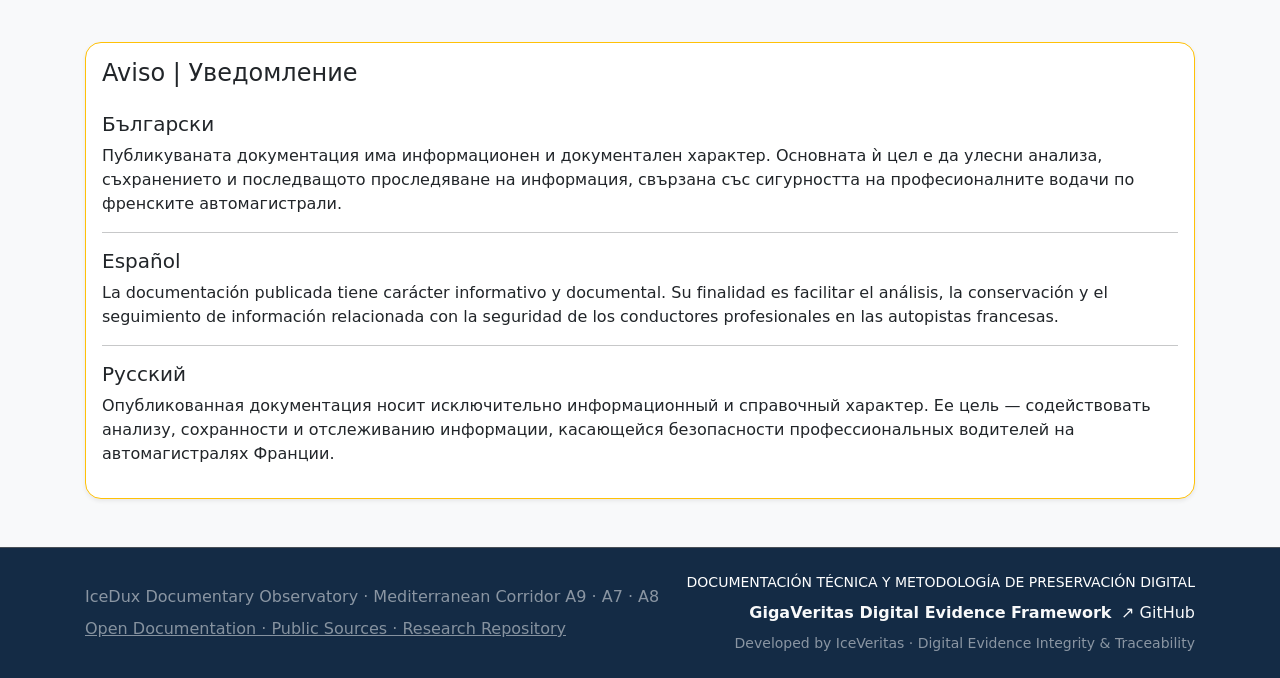
==== commit 8a74a233: "Update index.html" ====
--- a/index.html
+++ b/index.html
@@ -150,8 +150,7 @@
             <!-- AVISOS -->
             <div class="card shadow-sm border-warning mb-4">
                 <div class="card-body">
-                    <h2 class="h4 mb-4">
-                Notice / Aviso / Уведомление </h2>
+                    <h2 class="h4 mb-4">Aviso | Уведомление </h2>
                     <h5>Български</h5>
                     <p>
                 Публикуваната документация има информационен и документален
@@ -179,12 +178,34 @@
             </div>
         </main>
         <footer class="bg-dark text-white-50 py-4">
-            <div class="container text-center small">
-                <p class="mb-1">
-            IceDux Documentary Observatory · Mediterranean Corridor A9 · A7 · A8 </p>
-                <p> <a href="https://github.com/IceVeritas/IceVeritas-Data-TIR-FR/" target="_blank" rel="noopener noreferrer" aria-label="IceVeritas Data Repository" class="link-light link-opacity-50-hover link-underline-opacity-50">
-   Open Documentation · Public Sources · Research Repository</a></p>
+            <div class="container">
+                <div class="d-flex flex-column flex-md-row
+                    justify-content-between align-items-center
+                    gap-4">
+                    <!-- Bloque izquierdo: Observatorio -->
+                    <div class="text-center text-md-start">
+                        <p class="mb-2">
+                    IceDux Documentary Observatory ·
+                    Mediterranean Corridor A9 · A7 · A8 </p>
+                        <a href="https://github.com/IceVeritas/IceVeritas-Data-TIR-FR/" target="_blank" rel="noopener noreferrer" aria-label="IceVeritas Data Repository" class="link-light link-opacity-50-hover
+                          link-underline-opacity-50">
+                    Open Documentation · Public Sources · Research Repository </a>
+                    </div>
+                    <!-- Bloque derecho: GigaVeritas -->
+                    <div class="text-center text-md-end">
+                        <p class="mb-2 small text-uppercase text-white">
+                    Documentación técnica y metodología
+                    de preservación digital </p>
+                        <a href="https://github.com/IceVeritas/GigaVeritas-Digital-Evidence-Framework" target="_blank" rel="noopener noreferrer" class="text-decoration-none" aria-label="Consultar el repositorio GigaVeritas Digital Evidence Framework en GitHub"> <strong class="link-light">
+                        GigaVeritas Digital Evidence Framework </strong> <span class="link-light ms-1">
+                        ↗ GitHub </span> </a>
+                        <p class="small text-white-50 mt-2 mb-0">
+                    Developed by IceVeritas ·
+                    Digital Evidence Integrity &amp; Traceability </p>
+                    </div>
+                </div>
             </div>
         </footer>
+        <script src="https://cdn.jsdelivr.net/npm/bootstrap@5.3.3/dist/js/bootstrap.bundle.min.js"></script>
     </body>
 </html>
